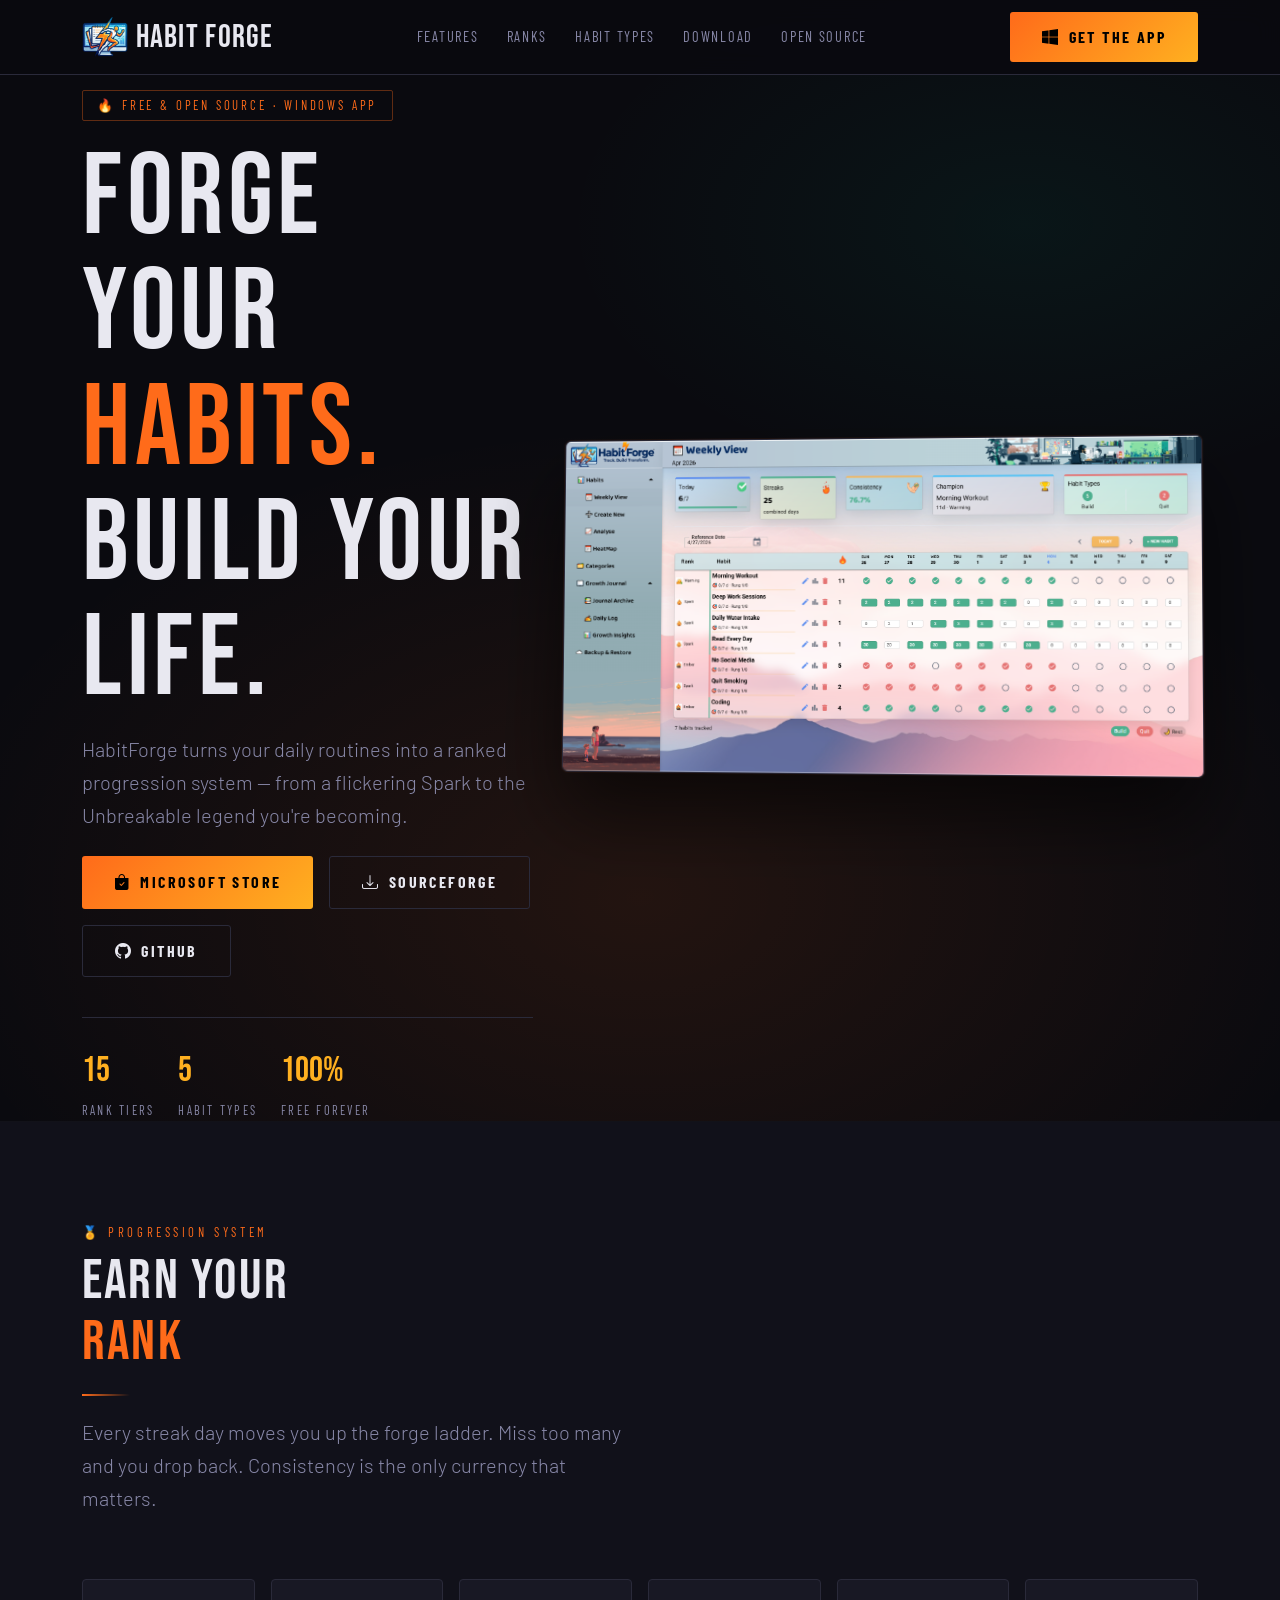
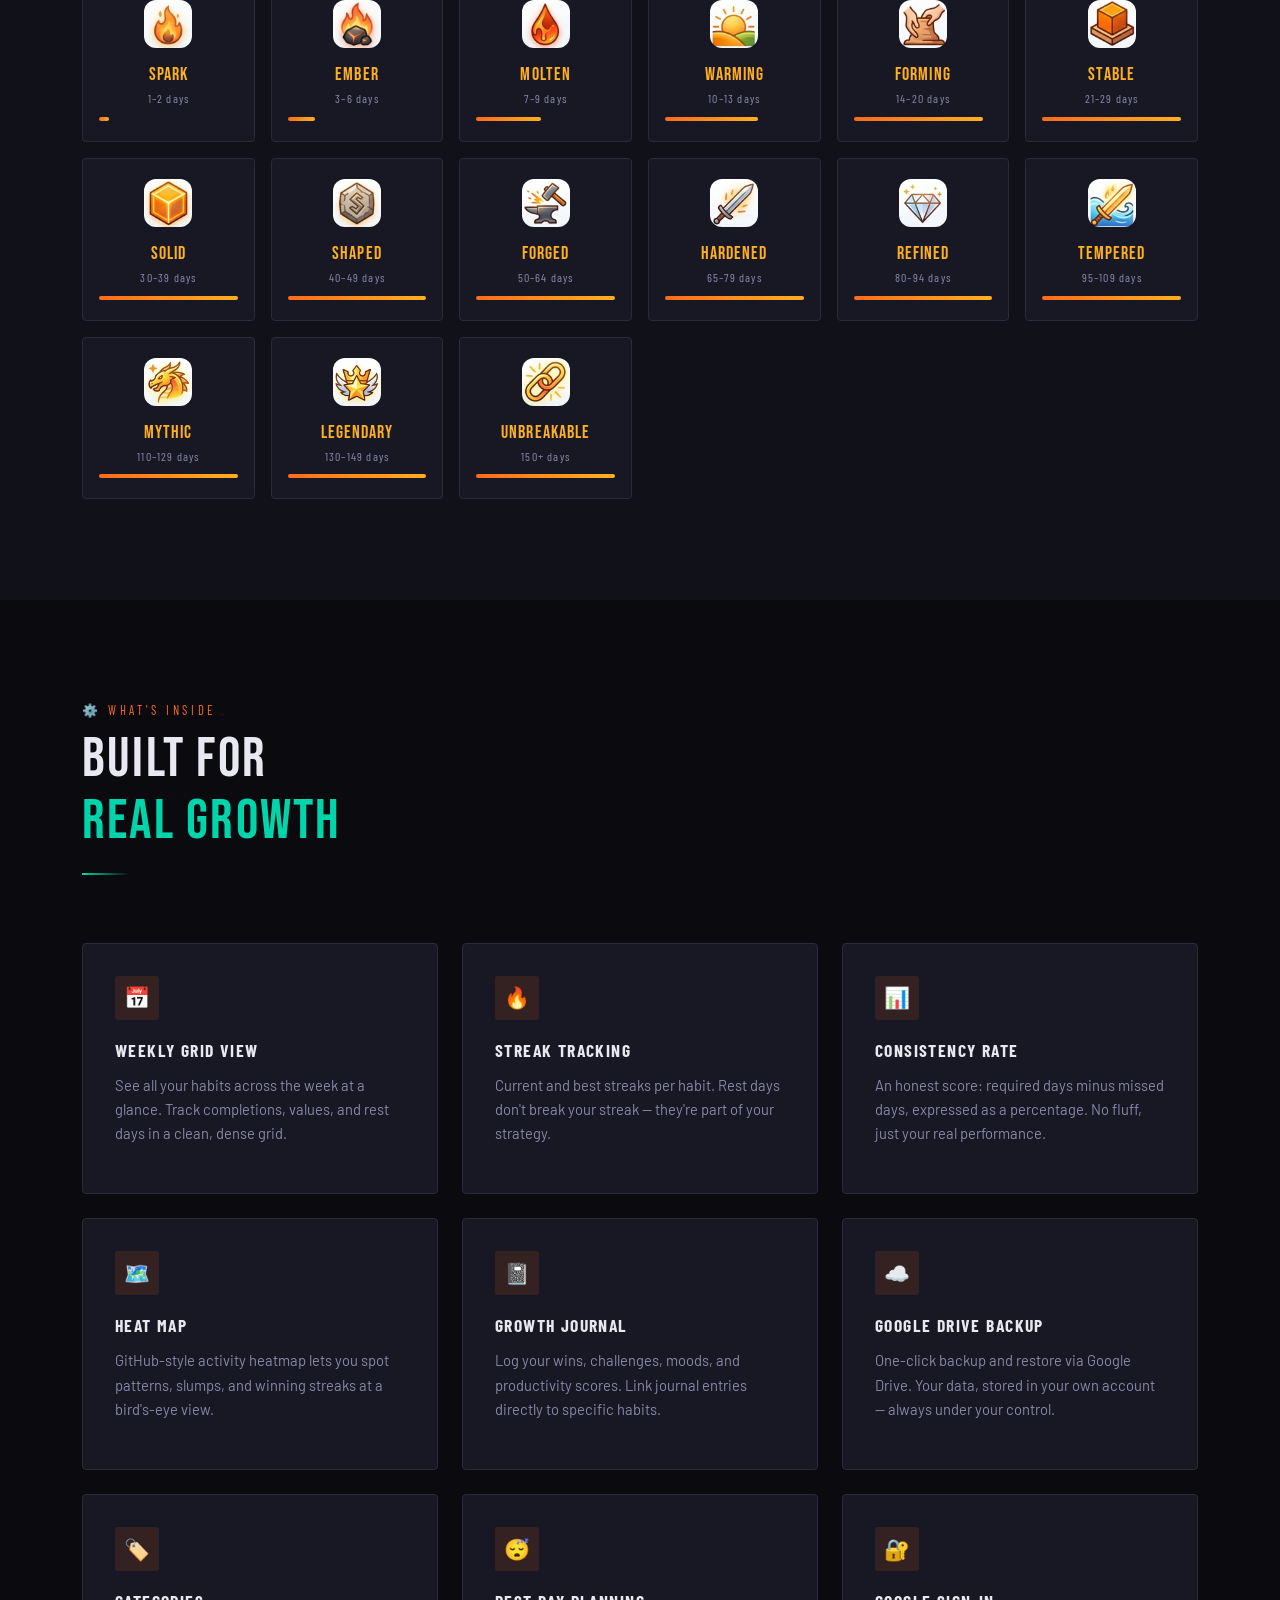
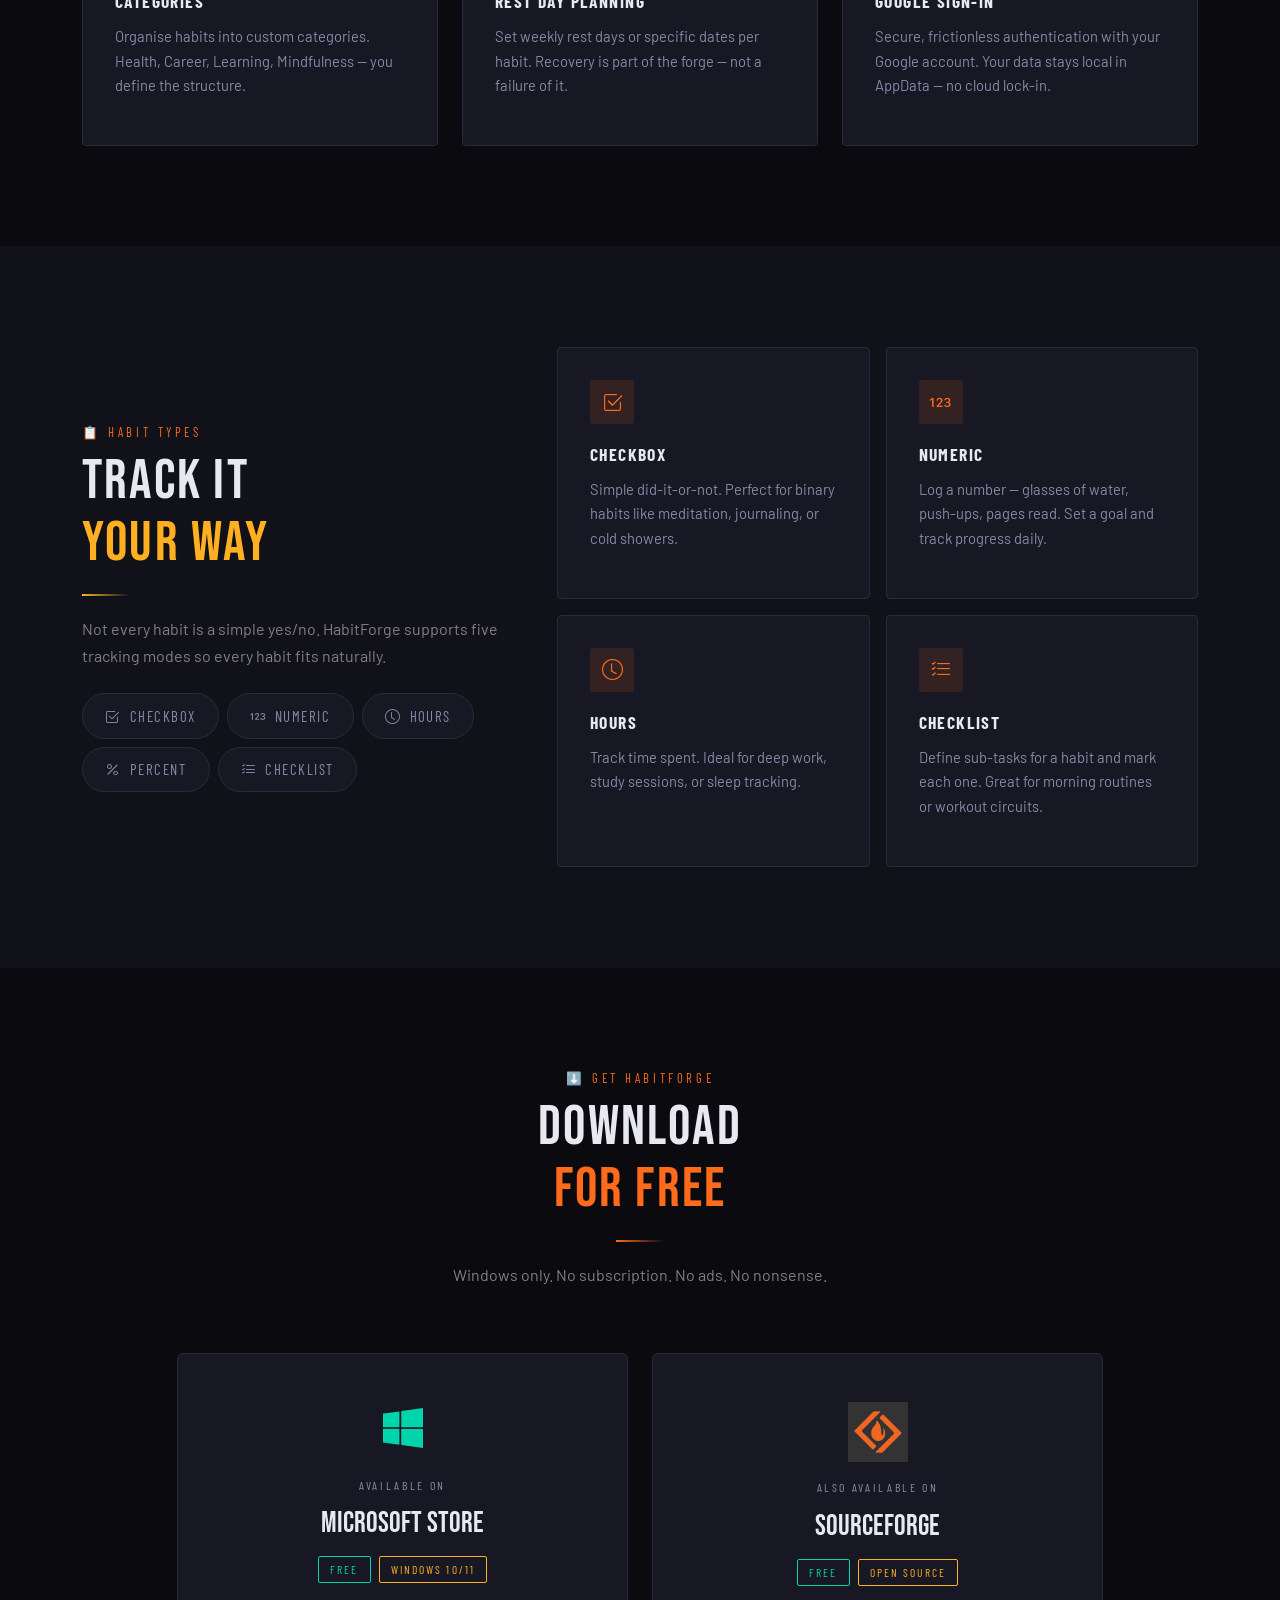
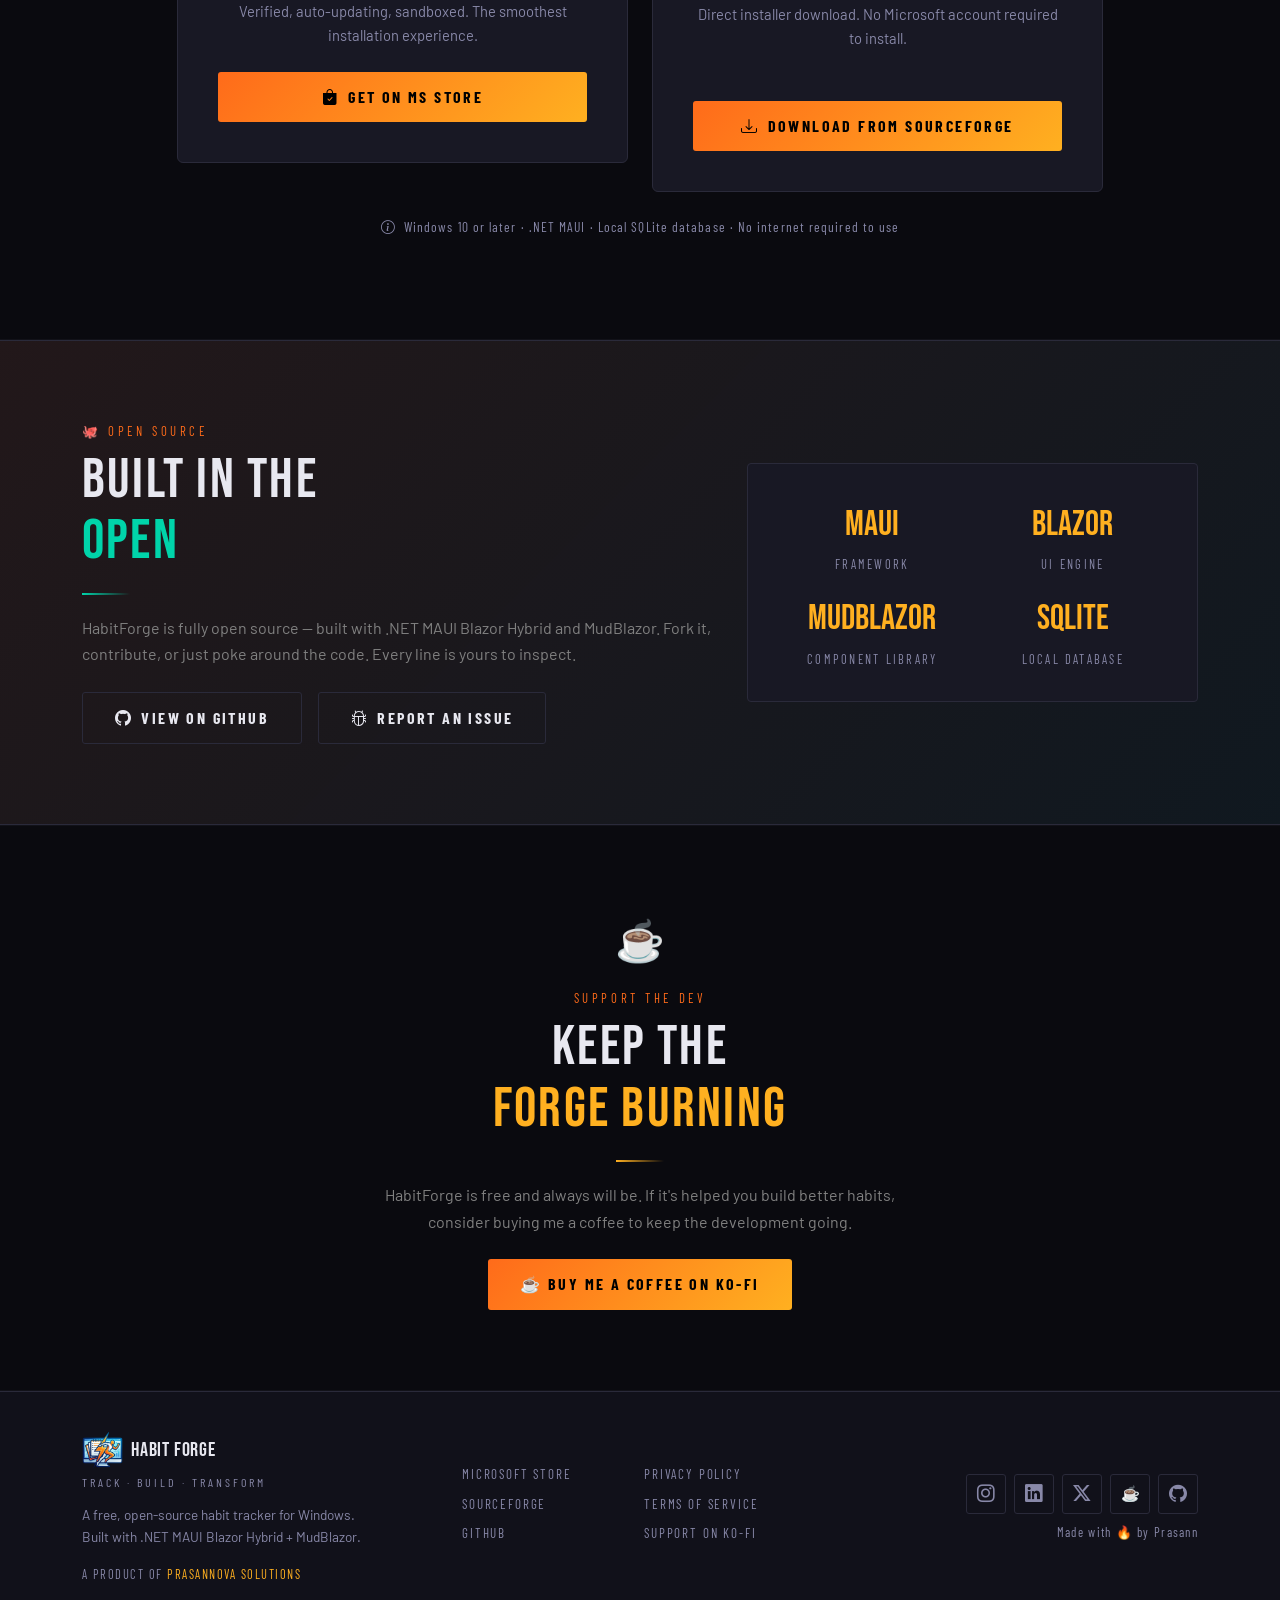
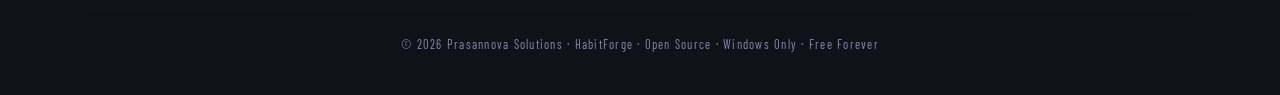
==== index.html @ dcf9e0f7 "Add files via upload" ====
<!DOCTYPE html>
<html lang="en">
<head>
  <meta charset="UTF-8" />
  <meta name="viewport" content="width=device-width, initial-scale=1.0" />
  <title>HabitForge – Track. Build. Transform.</title>

  <!-- Bootstrap 5 -->
  <link href="https://cdn.jsdelivr.net/npm/bootstrap@5.3.3/dist/css/bootstrap.min.css" rel="stylesheet" />
  <!-- Bootstrap Icons -->
  <link href="https://cdn.jsdelivr.net/npm/bootstrap-icons@1.11.3/font/bootstrap-icons.min.css" rel="stylesheet" />
  <!-- Google Fonts -->
  <link href="https://fonts.googleapis.com/css2?family=Bebas+Neue&family=Barlow:wght@300;400;500;600;700&family=Barlow+Condensed:wght@400;600;700&display=swap" rel="stylesheet" />
<link href="/staticFiles/styles.css" rel="stylesheet" />

</head>
<body>

  <!-- ============================================================
       NAV
  ============================================================ -->
<nav class="hf-nav">
    <div class="container">
        <div class="row align-items-center">
            
            <div class="col-auto">
                <a href="#hero"
                   class="d-flex align-items-center gap-2 text-decoration-none">

                    <img src="images/Logo3.png"
                         alt="HabitForge icon"
                         style="height: 40px; width: auto;" />

                    <h2 class="m-0">Habit Forge</h2>
                </a>
            </div>

            <div class="col d-none d-lg-flex justify-content-center gap-1">
                <a class="nav-link-hf" href="#features">Features</a>
                <a class="nav-link-hf" href="#ranks">Ranks</a>
                <a class="nav-link-hf" href="#habit-types">Habit Types</a>
                <a class="nav-link-hf" href="#download">Download</a>
                <a class="nav-link-hf" href="#opensource">Open Source</a>
            </div>

            <div class="col-auto">
                <a href="https://apps.microsoft.com/detail/9NFV4D7M2XWF"
                   target="_blank"
                   class="btn-forge btn-primary-forge">
                    <i class="bi bi-windows"></i> Get the App
                </a>
            </div>

        </div>
    </div>
</nav>

  <!-- ============================================================
       HERO
  ============================================================ -->
  <section class="hero-section" id="hero">
    <div class="container">
      <div class="row align-items-center gy-5">

        <!-- Left copy -->
        <div class="col-lg-5">
          <div class="hero-badge">🔥 Free &amp; Open Source · Windows App</div>
          <h1 class="hero-title">FORGE YOUR<br><span class="accent">HABITS.</span><br>BUILD YOUR<br>LIFE.</h1>
          <p class="hero-subtitle">
            HabitForge turns your daily routines into a ranked progression system — from a flickering Spark to the Unbreakable legend you're becoming.
          </p>

          <div class="d-flex flex-wrap gap-3 mt-4">
            <a href="https://apps.microsoft.com/detail/9NFV4D7M2XWF" target="_blank" class="btn-forge btn-primary-forge">
              <i class="bi bi-bag-check-fill"></i> Microsoft Store
            </a>
            <a href="https://sourceforge.net/projects/habit-forge/" target="_blank" class="btn-forge btn-secondary-forge">
              <i class="bi bi-download"></i> SourceForge
            </a>
            <a href="https://github.com/PrasannTheDeveloper/Habit-Forge" target="_blank" class="btn-forge btn-secondary-forge">
              <i class="bi bi-github"></i> GitHub
            </a>
          </div>

          <!-- Hero stats -->
          <div class="hero-stats">
            <div class="row g-4">
              <div class="col-auto">
                <div class="stat-value">15</div>
                <div class="stat-label">Rank Tiers</div>
              </div>
              <div class="col-auto">
                <div class="stat-value">5</div>
                <div class="stat-label">Habit Types</div>
              </div>
              <div class="col-auto">
                <div class="stat-value">100%</div>
                <div class="stat-label">Free Forever</div>
              </div>
            </div>
          </div>
        </div>

        <!-- Right screenshot -->
        <div class="col-lg-7">
          <img
            src="images/WeeklyScreenshot.png"
            alt="HabitForge weekly view screenshot"
            class="hero-screenshot w-100"
          />
        </div>

      </div>
    </div>
  </section>

  <hr class="section-sep" />

  <!-- ============================================================
       RANK SYSTEM
  ============================================================ -->
  <section class="ranks-section" id="ranks">
    <div class="container">
      <div class="row mb-5">
        <div class="col-lg-6">
          <span class="section-eyebrow">🏅 Progression System</span>
          <h2 class="section-title">EARN YOUR<br><span class="orange">RANK</span></h2>
          <div class="section-divider"></div>
          <p class="hero-subtitle">
            Every streak day moves you up the forge ladder. Miss too many and you drop back. Consistency is the only currency that matters.
          </p>
        </div>
      </div>

        <!-- Rank grid -->
<div class="row g-3">
  <!-- Row 1 - entry -->
  <div class="col-6 col-sm-4 col-md-3 col-xl-2">
    <div class="rank-card">
      <div class="rank-icon">
        <img src="images/Ranks/Spark.png" alt="Spark" class="rank-image">
      </div>
      <div class="rank-name">Spark</div>
      <div class="rank-streak">1–2 days</div>
      <div class="streak-bar mt-2" style="width:7%"></div>
    </div>
  </div>
  <div class="col-6 col-sm-4 col-md-3 col-xl-2">
    <div class="rank-card">
      <div class="rank-icon">
        <img src="images/Ranks/Ember.png" alt="Ember" class="rank-image">
      </div>
      <div class="rank-name">Ember</div>
      <div class="rank-streak">3–6 days</div>
      <div class="streak-bar mt-2" style="width:20%"></div>
    </div>
  </div>
  <div class="col-6 col-sm-4 col-md-3 col-xl-2">
    <div class="rank-card">
      <div class="rank-icon">
        <img src="images/Ranks/Molten.png" alt="Molten" class="rank-image">
      </div>
      <div class="rank-name">Molten</div>
      <div class="rank-streak">7–9 days</div>
      <div class="streak-bar mt-2" style="width:47%"></div>
    </div>
  </div>
  <div class="col-6 col-sm-4 col-md-3 col-xl-2">
    <div class="rank-card">
      <div class="rank-icon">
        <img src="images/Ranks/Warming.png" alt="Warming" class="rank-image">
      </div>
      <div class="rank-name">Warming</div>
      <div class="rank-streak">10–13 days</div>
      <div class="streak-bar mt-2" style="width:67%"></div>
    </div>
  </div>
  <div class="col-6 col-sm-4 col-md-3 col-xl-2">
    <div class="rank-card">
      <div class="rank-icon">
        <img src="images/Ranks/Forming.png" alt="Forming" class="rank-image">
      </div>
      <div class="rank-name">Forming</div>
      <div class="rank-streak">14–20 days</div>
      <div class="streak-bar mt-2" style="width:93%"></div>
    </div>
  </div>
  <div class="col-6 col-sm-4 col-md-3 col-xl-2">
    <div class="rank-card">
      <div class="rank-icon">
        <img src="images/Ranks/Stable.png" alt="Stable" class="rank-image">
      </div>
      <div class="rank-name">Stable</div>
      <div class="rank-streak">21–29 days</div>
      <div class="streak-bar mt-2" style="width:100%"></div>
    </div>
  </div>

  <!-- Row 2 - mid -->
  <div class="col-6 col-sm-4 col-md-3 col-xl-2">
    <div class="rank-card">
      <div class="rank-icon">
        <img src="images/Ranks/Solid.png" alt="Solid" class="rank-image">
      </div>
      <div class="rank-name">Solid</div>
      <div class="rank-streak">30–39 days</div>
      <div class="streak-bar mt-2" style="width:100%"></div>
    </div>
  </div>
  <div class="col-6 col-sm-4 col-md-3 col-xl-2">
    <div class="rank-card">
      <div class="rank-icon">
        <img src="images/Ranks/Shaped.png" alt="Shaped" class="rank-image">
      </div>
      <div class="rank-name">Shaped</div>
      <div class="rank-streak">40–49 days</div>
      <div class="streak-bar mt-2" style="width:100%"></div>
    </div>
  </div>
  <div class="col-6 col-sm-4 col-md-3 col-xl-2">
    <div class="rank-card">
      <div class="rank-icon">
        <img src="images/Ranks/Forged.png" alt="Forged" class="rank-image">
      </div>
      <div class="rank-name">Forged</div>
      <div class="rank-streak">50–64 days</div>
      <div class="streak-bar mt-2" style="width:100%"></div>
    </div>
  </div>
  <div class="col-6 col-sm-4 col-md-3 col-xl-2">
    <div class="rank-card">
      <div class="rank-icon">
        <img src="images/Ranks/Hardened.png" alt="Hardened" class="rank-image">
      </div>
      <div class="rank-name">Hardened</div>
      <div class="rank-streak">65–79 days</div>
      <div class="streak-bar mt-2" style="width:100%"></div>
    </div>
  </div>
  <div class="col-6 col-sm-4 col-md-3 col-xl-2">
    <div class="rank-card">
      <div class="rank-icon">
        <img src="images/Ranks/Refined.png" alt="Refined" class="rank-image">
      </div>
      <div class="rank-name">Refined</div>
      <div class="rank-streak">80–94 days</div>
      <div class="streak-bar mt-2" style="width:100%"></div>
    </div>
  </div>
  <div class="col-6 col-sm-4 col-md-3 col-xl-2">
    <div class="rank-card">
      <div class="rank-icon">
        <img src="images/Ranks/Tempered.png" alt="Tempered" class="rank-image">
      </div>
      <div class="rank-name">Tempered</div>
      <div class="rank-streak">95–109 days</div>
      <div class="streak-bar mt-2" style="width:100%"></div>
    </div>
  </div>

  <!-- Row 3 - elite -->
  <div class="col-6 col-sm-4 col-md-3 col-xl-2">
    <div class="rank-card">
      <div class="rank-icon">
        <img src="images/Ranks/Mythic.png" alt="Mythic" class="rank-image">
      </div>
      <div class="rank-name">Mythic</div>
      <div class="rank-streak">110–129 days</div>
      <div class="streak-bar mt-2" style="width:100%"></div>
    </div>
  </div>
  <div class="col-6 col-sm-4 col-md-3 col-xl-2">
    <div class="rank-card">
      <div class="rank-icon">
        <img src="images/Ranks/Legendary.png" alt="Legendary" class="rank-image">
      </div>
      <div class="rank-name">Legendary</div>
      <div class="rank-streak">130–149 days</div>
      <div class="streak-bar mt-2" style="width:100%"></div>
    </div>
  </div>
  <div class="col-6 col-sm-4 col-md-3 col-xl-2">
    <div class="rank-card">
      <div class="rank-icon">
        <img src="images/Ranks/Unbreakable.png" alt="Unbreakable" class="rank-image">
      </div>
      <div class="rank-name">Unbreakable</div>
      <div class="rank-streak">150+ days</div>
      <div class="streak-bar mt-2" style="width:100%"></div>
    </div>
  </div>
</div>
      </div>
    </div>
  </section>

  <hr class="section-sep" />

  <!-- ============================================================
       FEATURES
  ============================================================ -->
  <section class="features-section" id="features">
    <div class="container">
      <div class="row mb-5">
        <div class="col-lg-5">
          <span class="section-eyebrow">⚙️ What's Inside</span>
          <h2 class="section-title">BUILT FOR<br><span class="teal">REAL GROWTH</span></h2>
          <div class="section-divider" style="background: linear-gradient(90deg, var(--forge-teal), transparent);"></div>
        </div>
      </div>

      <div class="row g-4">
        <div class="col-md-6 col-lg-4">
          <div class="feature-card">
            <div class="feature-icon">📅</div>
            <div class="feature-title">Weekly Grid View</div>
            <p class="feature-desc">See all your habits across the week at a glance. Track completions, values, and rest days in a clean, dense grid.</p>
          </div>
        </div>
        <div class="col-md-6 col-lg-4">
          <div class="feature-card">
            <div class="feature-icon">🔥</div>
            <div class="feature-title">Streak Tracking</div>
            <p class="feature-desc">Current and best streaks per habit. Rest days don't break your streak — they're part of your strategy.</p>
          </div>
        </div>
        <div class="col-md-6 col-lg-4">
          <div class="feature-card">
            <div class="feature-icon">📊</div>
            <div class="feature-title">Consistency Rate</div>
            <p class="feature-desc">An honest score: required days minus missed days, expressed as a percentage. No fluff, just your real performance.</p>
          </div>
        </div>
        <div class="col-md-6 col-lg-4">
          <div class="feature-card">
            <div class="feature-icon">🗺️</div>
            <div class="feature-title">Heat Map</div>
            <p class="feature-desc">GitHub-style activity heatmap lets you spot patterns, slumps, and winning streaks at a bird's-eye view.</p>
          </div>
        </div>
        <div class="col-md-6 col-lg-4">
          <div class="feature-card">
            <div class="feature-icon">📓</div>
            <div class="feature-title">Growth Journal</div>
            <p class="feature-desc">Log your wins, challenges, moods, and productivity scores. Link journal entries directly to specific habits.</p>
          </div>
        </div>
        <div class="col-md-6 col-lg-4">
          <div class="feature-card">
            <div class="feature-icon">☁️</div>
            <div class="feature-title">Google Drive Backup</div>
            <p class="feature-desc">One-click backup and restore via Google Drive. Your data, stored in your own account — always under your control.</p>
          </div>
        </div>
        <div class="col-md-6 col-lg-4">
          <div class="feature-card">
            <div class="feature-icon">🏷️</div>
            <div class="feature-title">Categories</div>
            <p class="feature-desc">Organise habits into custom categories. Health, Career, Learning, Mindfulness — you define the structure.</p>
          </div>
        </div>
        <div class="col-md-6 col-lg-4">
          <div class="feature-card">
            <div class="feature-icon">😴</div>
            <div class="feature-title">Rest Day Planning</div>
            <p class="feature-desc">Set weekly rest days or specific dates per habit. Recovery is part of the forge — not a failure of it.</p>
          </div>
        </div>
        <div class="col-md-6 col-lg-4">
          <div class="feature-card">
            <div class="feature-icon">🔐</div>
            <div class="feature-title">Google Sign-in</div>
            <p class="feature-desc">Secure, frictionless authentication with your Google account. Your data stays local in AppData — no cloud lock-in.</p>
          </div>
        </div>
      </div>
    </div>
  </section>

  <hr class="section-sep" />

  <!-- ============================================================
       HABIT TYPES
  ============================================================ -->
  <section class="types-section" id="habit-types">
    <div class="container">
      <div class="row align-items-center gy-5">
        <div class="col-lg-5">
          <span class="section-eyebrow">📋 Habit Types</span>
          <h2 class="section-title">TRACK IT<br><span class="amber">YOUR WAY</span></h2>
          <div class="section-divider" style="background: linear-gradient(90deg, var(--forge-amber), transparent);"></div>
          <p class="text-muted mb-4" style="color: gray !important;">
            Not every habit is a simple yes/no. HabitForge supports five tracking modes so every habit fits naturally.
          </p>
          <div class="d-flex flex-wrap gap-2">
            <span class="type-pill"><i class="bi bi-check2-square"></i> Checkbox</span>
            <span class="type-pill"><i class="bi bi-123"></i> Numeric</span>
            <span class="type-pill"><i class="bi bi-clock"></i> Hours</span>
            <span class="type-pill"><i class="bi bi-percent"></i> Percent</span>
            <span class="type-pill"><i class="bi bi-list-check"></i> Checklist</span>
          </div>
        </div>
        <div class="col-lg-7">
          <div class="row g-3">
            <div class="col-6">
              <div class="feature-card">
                <div class="feature-icon"><i class="bi bi-check2-square"></i></div>
                <div class="feature-title">Checkbox</div>
                <p class="feature-desc">Simple did-it-or-not. Perfect for binary habits like meditation, journaling, or cold showers.</p>
              </div>
            </div>
            <div class="col-6">
              <div class="feature-card">
                <div class="feature-icon"><i class="bi bi-123"></i></div>
                <div class="feature-title">Numeric</div>
                <p class="feature-desc">Log a number — glasses of water, push-ups, pages read. Set a goal and track progress daily.</p>
              </div>
            </div>
            <div class="col-6">
              <div class="feature-card">
                <div class="feature-icon"><i class="bi bi-clock"></i></div>
                <div class="feature-title">Hours</div>
                <p class="feature-desc">Track time spent. Ideal for deep work, study sessions, or sleep tracking.</p>
              </div>
            </div>
            <div class="col-6">
              <div class="feature-card">
                <div class="feature-icon"><i class="bi bi-list-check"></i></div>
                <div class="feature-title">Checklist</div>
                <p class="feature-desc">Define sub-tasks for a habit and mark each one. Great for morning routines or workout circuits.</p>
              </div>
            </div>
          </div>
        </div>
      </div>
    </div>
  </section>

  <hr class="section-sep" />

  <!-- ============================================================
       DOWNLOAD
  ============================================================ -->
  <section class="download-section" id="download">
    <div class="container">
      <div class="row justify-content-center mb-5">
        <div class="col-lg-7 text-center">
          <span class="section-eyebrow">⬇️ Get HabitForge</span>
          <h2 class="section-title">DOWNLOAD<br><span class="orange">FOR FREE</span></h2>
          <div class="section-divider mx-auto"></div>
          <p class="text-muted" style="color: gray !important;">Windows only. No subscription. No ads. No nonsense.</p>
        </div>
      </div>

      <div class="row g-4 justify-content-center">
        <!-- MS Store -->
        <div class="col-md-5">
          <div class="download-card text-center">
            <div class="fs-1 mb-3"><i class="bi bi-windows" style="color: var(--forge-teal);"></i></div>
            <div class="download-platform">Available on</div>
            <div class="download-name mb-2">Microsoft Store</div>
            <div class="d-flex gap-2 justify-content-center mb-3">
              <span class="download-badge badge-free">Free</span>
              <span class="download-badge badge-os">Windows 10/11</span>
            </div>
            <p class="feature-desc mb-4">Verified, auto-updating, sandboxed. The smoothest installation experience.</p>
            <a href="https://apps.microsoft.com/detail/9NFV4D7M2XWF" target="_blank" class="btn-forge btn-primary-forge w-100 justify-content-center">
              <i class="bi bi-bag-check-fill"></i> Get on MS Store
            </a>
          </div>
        </div>

        <!-- SourceForge -->
        <div class="col-md-5">
          <div class="download-card text-center">
            <div class="fs-1 mb-3" style="color: var(--forge-amber);">
                <img src="images/sourceforgeLogo.jpg" alt="SourceForge icon" style="height: 1.5em; width: auto;" />
            </div>
            <div class="download-platform">Also available on</div>
            <div class="download-name mb-2">SourceForge</div>
            <div class="d-flex gap-2 justify-content-center mb-3">
              <span class="download-badge badge-free">Free</span>
              <span class="download-badge badge-os">Open Source</span>
            </div>
            <p class="feature-desc mb-4">Direct installer download. No Microsoft account required to install.</p><br>
            <a href="https://sourceforge.net/projects/habit-forge/" target="_blank" class="btn-forge btn-primary-forge w-100 justify-content-center">
              <i class="bi bi-download"></i> Download from SourceForge
            </a>
          </div>
        </div>
      </div>

      <!-- System req note -->
      <div class="row justify-content-center mt-4">
        <div class="col-lg-6">
          <div class="text-center" style="color: var(--forge-muted); font-size: .85rem; font-family: var(--font-cond); letter-spacing: .08em;">
            <i class="bi bi-info-circle me-1"></i>
            Windows 10 or later · .NET MAUI · Local SQLite database · No internet required to use
          </div>
        </div>
      </div>
    </div>
  </section>

  <hr class="section-sep" />

  <!-- ============================================================
       OPEN SOURCE
  ============================================================ -->
  <section class="oss-section" id="opensource">
    <div class="container">
      <div class="row align-items-center gy-4">
        <div class="col-lg-7">
          <span class="section-eyebrow">🐙 Open Source</span>
          <h2 class="section-title">BUILT IN THE<br><span class="teal">OPEN</span></h2>
          <div class="section-divider" style="background: linear-gradient(90deg, var(--forge-teal), transparent);"></div>
          <p class="text-muted mb-4" style="color: gray !important;">
            HabitForge is fully open source — built with .NET MAUI Blazor Hybrid and MudBlazor. Fork it, contribute, or just poke around the code. Every line is yours to inspect.
          </p>
          <div class="d-flex flex-wrap gap-3">
            <a href="https://github.com/PrasannTheDeveloper/Habit-Forge" target="_blank" class="btn-forge btn-secondary-forge">
              <i class="bi bi-github"></i> View on GitHub
            </a>
            <a href="https://github.com/PrasannTheDeveloper/Habit-Forge/issues" target="_blank" class="btn-forge btn-secondary-forge">
              <i class="bi bi-bug"></i> Report an Issue
            </a>
          </div>
        </div>
        <div class="col-lg-5">
          <div class="feature-card">
            <div class="row g-3 text-center">
              <div class="col-6">
                <div class="stat-value">MAUI</div>
                <div class="stat-label">Framework</div>
              </div>
              <div class="col-6">
                <div class="stat-value">Blazor</div>
                <div class="stat-label">UI Engine</div>
              </div>
              <div class="col-6">
                <div class="stat-value">MudBlazor</div>
                <div class="stat-label">Component Library</div>
              </div>
              <div class="col-6">
                <div class="stat-value">SQLite</div>
                <div class="stat-label">Local Database</div>
              </div>
            </div>
          </div>
        </div>
      </div>
    </div>
  </section>

  <hr class="section-sep" />

  <!-- ============================================================
       SUPPORT / KO-FI
  ============================================================ -->
  <section style="padding: 80px 0; background: var(--forge-black);" id="support">
    <div class="container">
      <div class="row justify-content-center text-center">
        <div class="col-lg-6">
          <div style="font-size: 2.5rem; margin-bottom: 1rem;">☕</div>
          <span class="section-eyebrow">Support the Dev</span>
          <h2 class="section-title">KEEP THE<br><span class="amber">FORGE BURNING</span></h2>
          <div class="section-divider mx-auto" style="background: linear-gradient(90deg, var(--forge-amber), transparent);"></div>
          <p class="text-muted mb-4" style="color: gray !important;">
            HabitForge is free and always will be. If it's helped you build better habits, consider buying me a coffee to keep the development going.
          </p>
          <a href="https://ko-fi.com/prasannova_solutions" target="_blank" class="btn-forge btn-primary-forge">
            ☕ Buy Me a Coffee on Ko-fi
          </a>
        </div>
      </div>
    </div>
  </section>

  <hr class="section-sep" />

  <!-- ============================================================
       FOOTER
  ============================================================ -->
  <footer class="footer">
    <div class="container">
      <div class="row align-items-center gy-4">

        <!-- Brand -->
        <!-- Brand -->
<div class="col-lg-4">

    <div class="d-flex align-items-center gap-2 mb-2">

        <img src="images/Logo3.png"
             alt="HabitForge icon"
             style="height: 36px; width: auto;" />

        <h5 class="m-0">Habit Forge</h5>

    </div>

    <div class="hf-tagline-nav mb-3">
        Track · Build · Transform
    </div>

    <p style="color: var(--forge-muted); font-size: .85rem;">
        A free, open-source habit tracker for Windows.<br>
        Built with .NET MAUI Blazor Hybrid + MudBlazor.
    </p>

    <div style="
        color: var(--forge-muted);
        font-size: .78rem;
        font-family: var(--font-cond);
        letter-spacing: .12em;
        text-transform: uppercase;
        margin-top: .75rem;">
        
        A product of
        <span style="color: var(--forge-amber);">
            Prasannova Solutions
        </span>

    </div>

</div>

        <!-- Links -->
        <div class="col-lg-4">
          <div class="row g-2">
            <div class="col-6">
              <a href="https://apps.microsoft.com/detail/9NFV4D7M2XWF" target="_blank" class="footer-link d-block mb-2">Microsoft Store</a>
              <a href="https://sourceforge.net/projects/habit-forge/" target="_blank" class="footer-link d-block mb-2">SourceForge</a>
              <a href="https://github.com/PrasannTheDeveloper/Habit-Forge" target="_blank" class="footer-link d-block mb-2">GitHub</a>
            </div>
            <div class="col-6">
              <a href="/PrivacyPolicy.html" class="footer-link d-block mb-2">Privacy Policy</a>
              <a href="/TermsOfService.html" class="footer-link d-block mb-2">Terms of Service</a>
              <a href="https://ko-fi.com/prasannova_solutions" target="_blank" class="footer-link d-block mb-2">Support on Ko-fi</a>
            </div>
          </div>
        </div>

        <!-- Social -->
        <div class="col-lg-4">
          <div class="d-flex flex-wrap gap-2 justify-content-lg-end mb-2">
            <a href="https://instagram.com" target="_blank" class="social-icon" title="Instagram">
              <i class="bi bi-instagram"></i>
            </a>
            <a href="https://linkedin.com" target="_blank" class="social-icon" title="LinkedIn">
              <i class="bi bi-linkedin"></i>
            </a>
            <a href="https://x.com" target="_blank" class="social-icon" title="X / Twitter">
              <i class="bi bi-twitter-x"></i>
            </a>
            <a href="https://ko-fi.com" target="_blank" class="social-icon" title="Ko-fi" style="font-size:.95rem;">☕</a>
            <a href="https://github.com/PrasannTheDeveloper/Habit-Forge" target="_blank" class="social-icon" title="GitHub">
              <i class="bi bi-github"></i>
            </a>
          </div>
          <div class="text-lg-end" style="color: var(--forge-muted); font-size: .8rem; font-family: var(--font-cond); letter-spacing: .1em;">
            Made with 🔥 by Prasann
          </div>
        </div>

      </div>

      <hr style="border-color: var(--forge-border); margin: 1.5rem 0;" />

      <div class="row">
        <div class="col text-center" style="color: var(--forge-muted); font-size: .78rem; font-family: var(--font-cond); letter-spacing: .1em;">
          © 2026 Prasannova Solutions · HabitForge · Open Source · Windows Only · Free Forever
        </div>
      </div>
    </div>
  </footer>

  <script src="https://cdn.jsdelivr.net/npm/bootstrap@5.3.3/dist/js/bootstrap.bundle.min.js"></script>
</body>
</html>
---- staticFiles/styles.css ----
/* ============================================================
       DESIGN TOKENS  –  dark-forge theme
    ============================================================ */
    :root {
      --forge-black:   #0a0a0f;
      --forge-dark:    #11111a;
      --forge-panel:   #181824;
      --forge-border:  #2a2a3a;
      --forge-orange:  #ff6b1a;
      --forge-amber:   #ffb020;
      --forge-teal:    #00d4aa;
      --forge-text:    #e8e8f0;
      --forge-muted:   #8888a8;
      --font-display:  'Bebas Neue', sans-serif;
      --font-body:     'Barlow', sans-serif;
      --font-cond:     'Barlow Condensed', sans-serif;
    }

    /* ============================================================
       BASE
    ============================================================ */
    *, *::before, *::after { box-sizing: border-box; margin: 0; padding: 0; }

    html { scroll-behavior: smooth; }

    body {
      background-color: var(--forge-black);
      color: var(--forge-text);
      font-family: var(--font-body);
      font-weight: 400;
      line-height: 1.65;
      overflow-x: hidden;
    }

    h1,h2,h3,h4,h5,h6 { font-family: var(--font-display); letter-spacing: .04em; line-height: 1.1; }
    a { color: inherit; text-decoration: none; }
    img { max-width: 100%; }

    /* ============================================================
       NAVBAR
    ============================================================ */
    .hf-nav {
      position: fixed; top: 0; left: 0; width: 100%; z-index: 1000;
      background: rgba(10,10,15,.88);
      backdrop-filter: blur(12px);
      border-bottom: 1px solid var(--forge-border);
      padding: .75rem 0;
    }

    .hf-logo {
      font-family: var(--font-display);
      font-size: 1.7rem;
      letter-spacing: .08em;
      color: var(--forge-text);
    }
    .hf-logo span { color: var(--forge-orange); }

    .hf-tagline-nav {
      font-family: var(--font-cond);
      font-size: .75rem;
      letter-spacing: .25em;
      color: var(--forge-muted);
      text-transform: uppercase;
      line-height: 1;
    }

    .nav-link-hf {
      font-family: var(--font-cond);
      font-size: .9rem;
      letter-spacing: .12em;
      text-transform: uppercase;
      color: var(--forge-muted);
      padding: .3rem .75rem;
      transition: color .2s;
    }
    .nav-link-hf:hover { color: var(--forge-orange); }

    /* ============================================================
       BUTTONS
    ============================================================ */
    .btn-forge {
      font-family: var(--font-cond);
      font-size: 1rem;
      font-weight: 700;
      letter-spacing: .15em;
      text-transform: uppercase;
      padding: .75rem 2rem;
      border-radius: 3px;
      border: none;
      cursor: pointer;
      display: inline-flex; align-items: center; gap: .5rem;
      transition: filter .2s, transform .15s;
    }
    .btn-forge:hover { filter: brightness(1.15); transform: translateY(-1px); }
    .btn-forge:active { transform: translateY(0); }

    .btn-primary-forge {
      background: linear-gradient(135deg, var(--forge-orange), var(--forge-amber));
      color: #000;
    }
    .btn-secondary-forge {
      background: transparent;
      color: var(--forge-text);
      border: 1px solid var(--forge-border);
    }
    .btn-secondary-forge:hover { border-color: var(--forge-orange); color: var(--forge-orange); }

    /* ============================================================
       HERO
    ============================================================ */
    .hero-section {
      min-height: 100vh;
      background:
        radial-gradient(ellipse 80% 60% at 50% 80%, rgba(255,107,26,.10) 0%, transparent 70%),
        radial-gradient(ellipse 60% 40% at 80% 20%, rgba(0,212,170,.06) 0%, transparent 60%),
        var(--forge-black);
      display: flex; align-items: center;
      padding-top: 90px;
    }

    .hero-badge {
      font-family: var(--font-cond);
      font-size: .8rem;
      letter-spacing: .22em;
      text-transform: uppercase;
      color: var(--forge-orange);
      border: 1px solid rgba(255,107,26,.35);
      display: inline-block;
      padding: .25rem .9rem;
      border-radius: 2px;
      margin-bottom: 1.25rem;
    }

    .hero-title {
      font-size: clamp(3.5rem, 9vw, 8rem);
      color: var(--forge-text);
      line-height: 1;
    }
    .hero-title .accent { color: var(--forge-orange); }

    .hero-subtitle {
      font-size: clamp(1rem, 2vw, 1.25rem);
      color: var(--forge-muted);
      font-weight: 300;
      max-width: 540px;
      margin-top: 1rem;
    }

    .hero-stats {
      border-top: 1px solid var(--forge-border);
      padding-top: 1.5rem;
      margin-top: 2.5rem;
    }
    .stat-value {
      font-family: var(--font-display);
      font-size: 2.2rem;
      color: var(--forge-amber);
    }
    .stat-label {
      font-family: var(--font-cond);
      font-size: .78rem;
      letter-spacing: .18em;
      text-transform: uppercase;
      color: var(--forge-muted);
    }

    .hero-screenshot {
      border-radius: 6px;
      border: 1px solid var(--forge-border);
      box-shadow: 0 40px 80px rgba(0,0,0,.6), 0 0 0 1px rgba(255,107,26,.08);
      transform: perspective(1200px) rotateY(-4deg) rotateX(2deg);
      transition: transform .4s ease;
    }
    .hero-screenshot:hover { transform: perspective(1200px) rotateY(0deg) rotateX(0deg); }

    /* ============================================================
       SECTION SHARED
    ============================================================ */
    .section-title {
      font-size: clamp(2rem, 5vw, 3.5rem);
    }
    .section-eyebrow {
      font-family: var(--font-cond);
      font-size: .8rem;
      letter-spacing: .28em;
      text-transform: uppercase;
      color: var(--forge-orange);
      margin-bottom: .5rem;
      display: block;
    }
    .section-divider {
      height: 2px;
      width: 48px;
      background: linear-gradient(90deg, var(--forge-orange), transparent);
      margin: 1.25rem 0;
    }

    /* ============================================================
       RANK SYSTEM
    ============================================================ */
    .ranks-section { background: var(--forge-dark); padding: 100px 0; }

    .rank-card {
      background: var(--forge-panel);
      border: 1px solid var(--forge-border);
      border-radius: 4px;
      padding: 1.25rem 1rem;
      text-align: center;
      transition: border-color .2s, transform .2s;
      height: 100%;
    }
    .rank-card:hover { border-color: var(--forge-orange); transform: translateY(-4px); }
    .rank-icon { font-size: 1.6rem; margin-bottom: .4rem; }
    .rank-name {
      font-family: var(--font-display);
      font-size: 1.1rem;
      color: var(--forge-amber);
      letter-spacing: .06em;
    }
    .rank-streak {
      font-family: var(--font-cond);
      font-size: .75rem;
      color: var(--forge-muted);
      letter-spacing: .1em;
    }

    /* ============================================================
       FEATURES
    ============================================================ */
    .features-section { padding: 100px 0; background: var(--forge-black); }

    .feature-card {
      background: var(--forge-panel);
      border: 1px solid var(--forge-border);
      border-radius: 4px;
      padding: 2rem;
      height: 100%;
      transition: border-color .2s;
    }
    .feature-card:hover { border-color: var(--forge-teal); }

    .feature-icon {
      width: 44px; height: 44px;
      background: rgba(255,107,26,.12);
      border-radius: 3px;
      display: flex; align-items: center; justify-content: center;
      font-size: 1.3rem;
      margin-bottom: 1rem;
      color: var(--forge-orange);
    }
    .feature-title {
      font-family: var(--font-cond);
      font-size: 1.1rem;
      font-weight: 700;
      letter-spacing: .08em;
      text-transform: uppercase;
      margin-bottom: .5rem;
    }
    .feature-desc { color: var(--forge-muted); font-size: .92rem; }

    /* ============================================================
       HABIT TYPES
    ============================================================ */
    .types-section { padding: 100px 0; background: var(--forge-dark); }

    .type-pill {
      background: var(--forge-panel);
      border: 1px solid var(--forge-border);
      border-radius: 100px;
      padding: .6rem 1.4rem;
      font-family: var(--font-cond);
      font-size: .92rem;
      letter-spacing: .1em;
      text-transform: uppercase;
      color: var(--forge-muted);
      display: inline-flex; align-items: center; gap: .5rem;
      transition: all .2s;
    }
    .type-pill:hover {
      border-color: var(--forge-teal);
      color: var(--forge-teal);
      background: rgba(0,212,170,.05);
    }

    /* ============================================================
       DOWNLOAD
    ============================================================ */
    .download-section { padding: 100px 0; background: var(--forge-black); }

    .download-card {
      background: var(--forge-panel);
      border: 1px solid var(--forge-border);
      border-radius: 6px;
      padding: 2.5rem;
      transition: border-color .2s;
    }
    .download-card:hover { border-color: var(--forge-orange); }
    .download-platform {
      font-family: var(--font-cond);
      font-size: .75rem;
      letter-spacing: .22em;
      text-transform: uppercase;
      color: var(--forge-muted);
      margin-bottom: .3rem;
    }
    .download-name {
      font-family: var(--font-display);
      font-size: 1.8rem;
      color: var(--forge-text);
    }
    .download-badge {
      font-family: var(--font-cond);
      font-size: .72rem;
      letter-spacing: .18em;
      text-transform: uppercase;
      padding: .2rem .7rem;
      border-radius: 2px;
      border: 1px solid;
    }
    .badge-free { color: var(--forge-teal); border-color: var(--forge-teal); }
    .badge-os   { color: var(--forge-amber); border-color: var(--forge-amber); }

    /* ============================================================
       OPEN SOURCE CALLOUT
    ============================================================ */
    .oss-section {
      padding: 80px 0;
      background: linear-gradient(135deg, rgba(255,107,26,.07) 0%, rgba(0,212,170,.04) 100%),
                  var(--forge-dark);
      border-top: 1px solid var(--forge-border);
      border-bottom: 1px solid var(--forge-border);
    }

    /* ============================================================
       SOCIAL / FOOTER
    ============================================================ */
    .social-icon {
      width: 40px; height: 40px;
      border: 1px solid var(--forge-border);
      border-radius: 3px;
      display: inline-flex; align-items: center; justify-content: center;
      font-size: 1.1rem;
      color: var(--forge-muted);
      transition: all .2s;
    }
    .social-icon:hover { border-color: var(--forge-orange); color: var(--forge-orange); background: rgba(255,107,26,.06); }

    .footer {
      background: var(--forge-dark);
      border-top: 1px solid var(--forge-border);
      padding: 2.5rem 0;
    }
    .footer-link {
      font-family: var(--font-cond);
      font-size: .82rem;
      letter-spacing: .14em;
      text-transform: uppercase;
      color: var(--forge-muted);
      transition: color .2s;
    }
    .footer-link:hover { color: var(--forge-orange); }

    /* ============================================================
       MISC
    ============================================================ */
    .teal { color: var(--forge-teal); }
    .amber { color: var(--forge-amber); }
    .orange { color: var(--forge-orange); }

    .section-sep {
      border: none;
      border-top: 1px solid var(--forge-border);
      margin: 0;
    }

    .streak-bar {
      height: 4px;
      border-radius: 2px;
      background: linear-gradient(90deg, var(--forge-orange), var(--forge-amber));
    }

.rank-image {
  width: 48px;
  height: 48px;
  object-fit: contain;
  border-radius: 12px; /* Adjust this value for more/less rounding */
}

.rank-icon {
  display: flex;
  justify-content: center;
  align-items: center;
  margin-bottom: 12px;
}
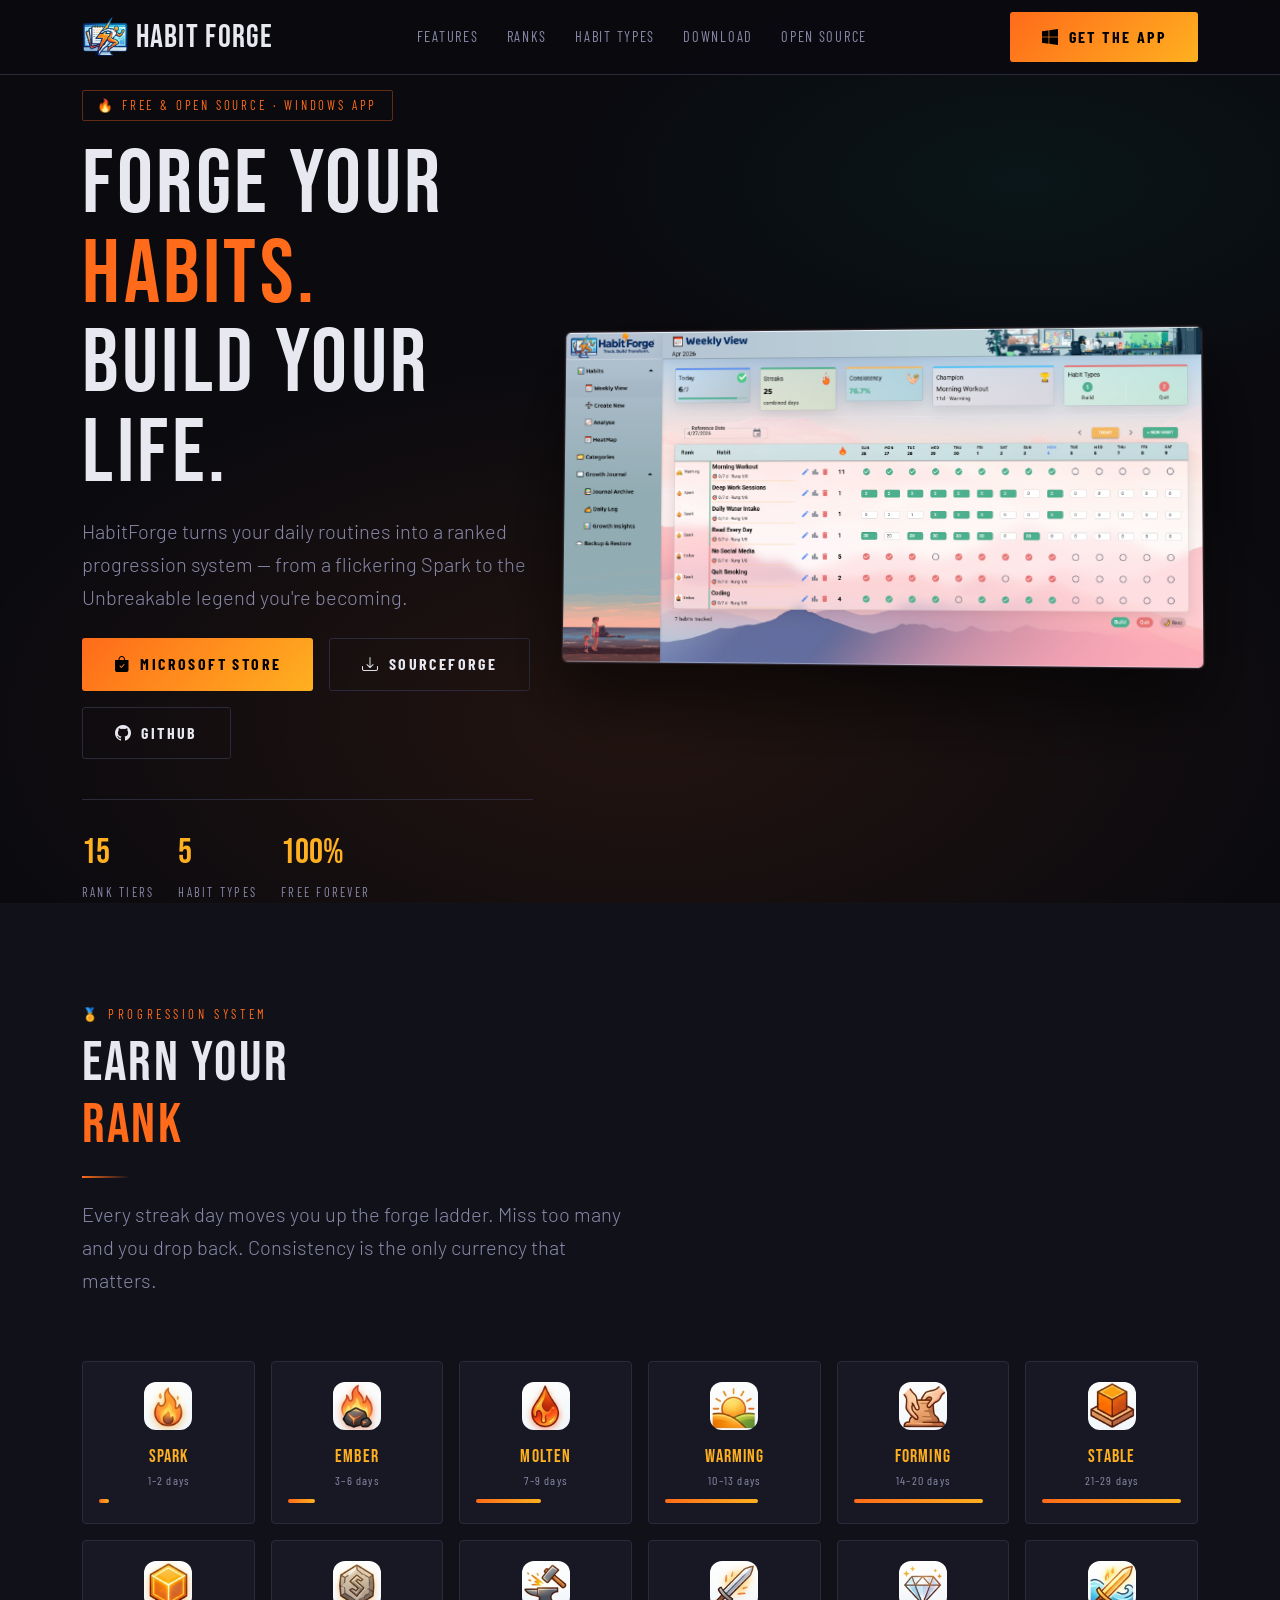
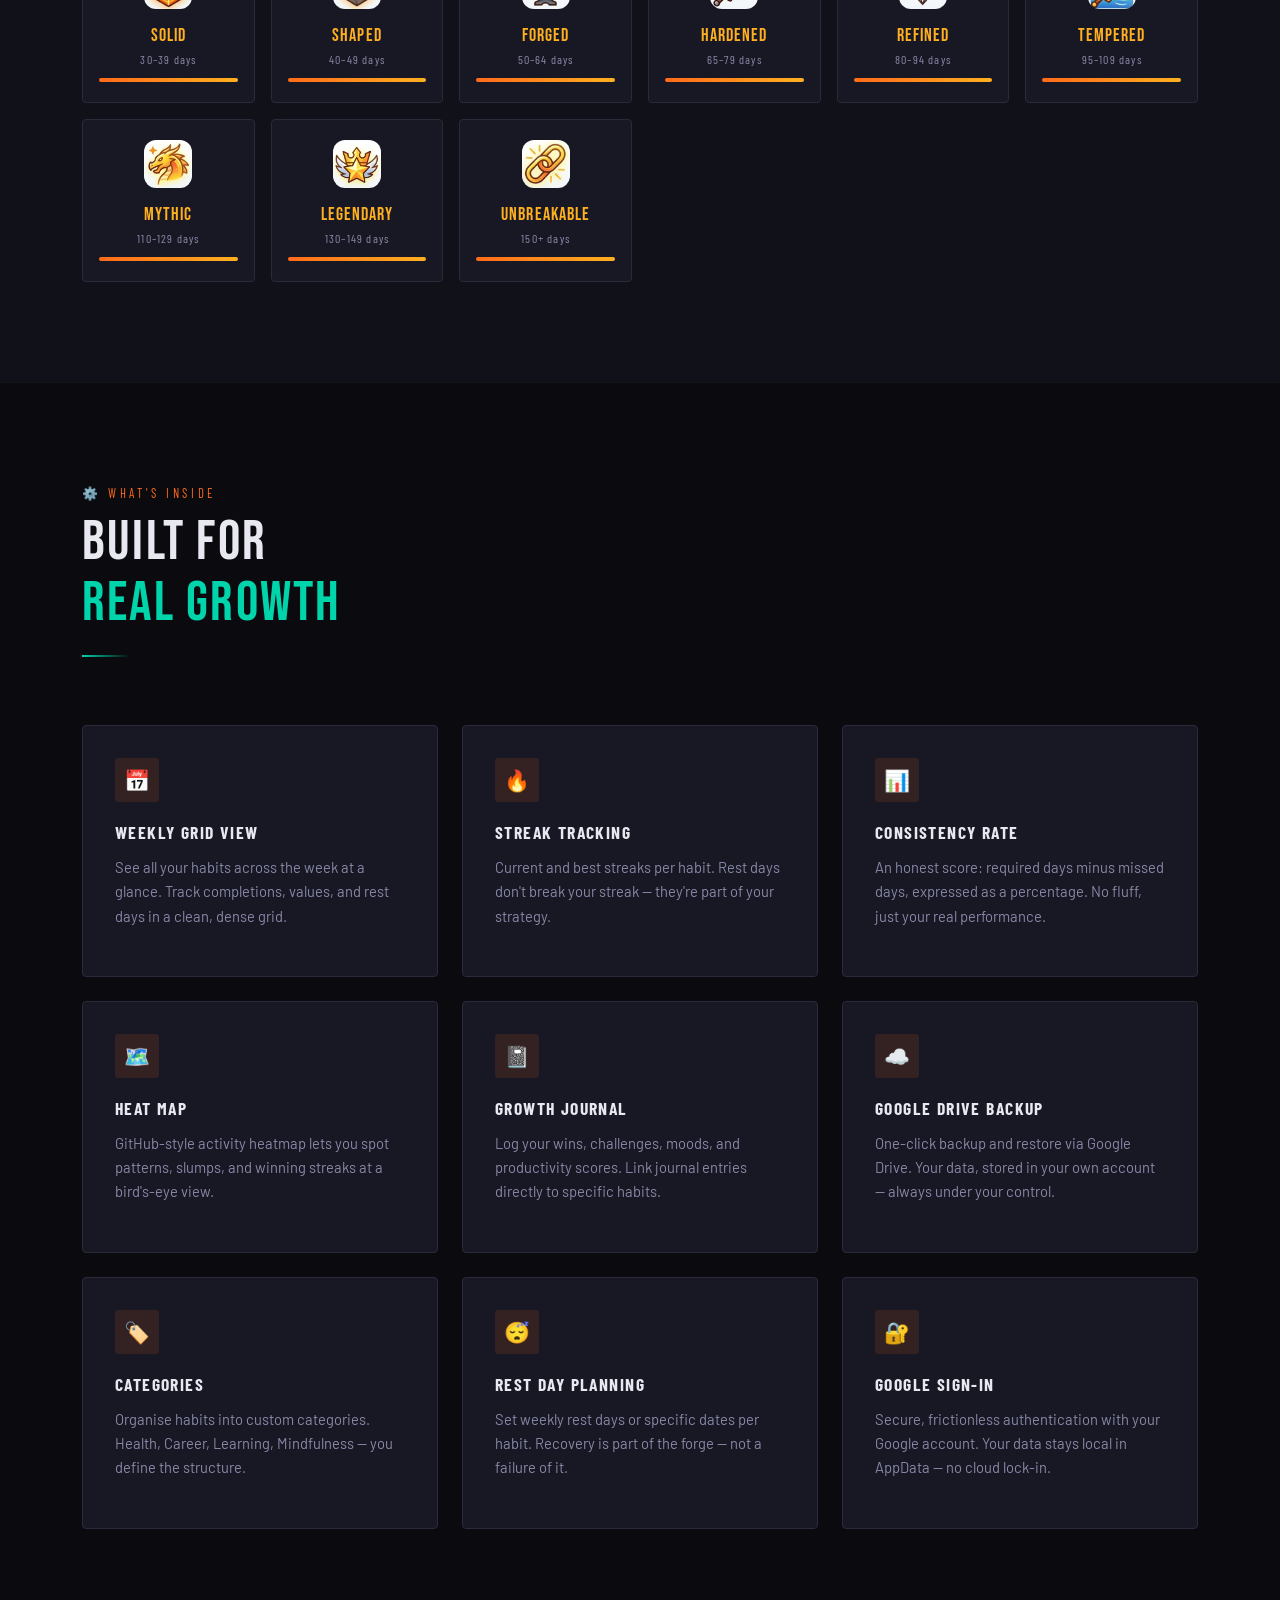
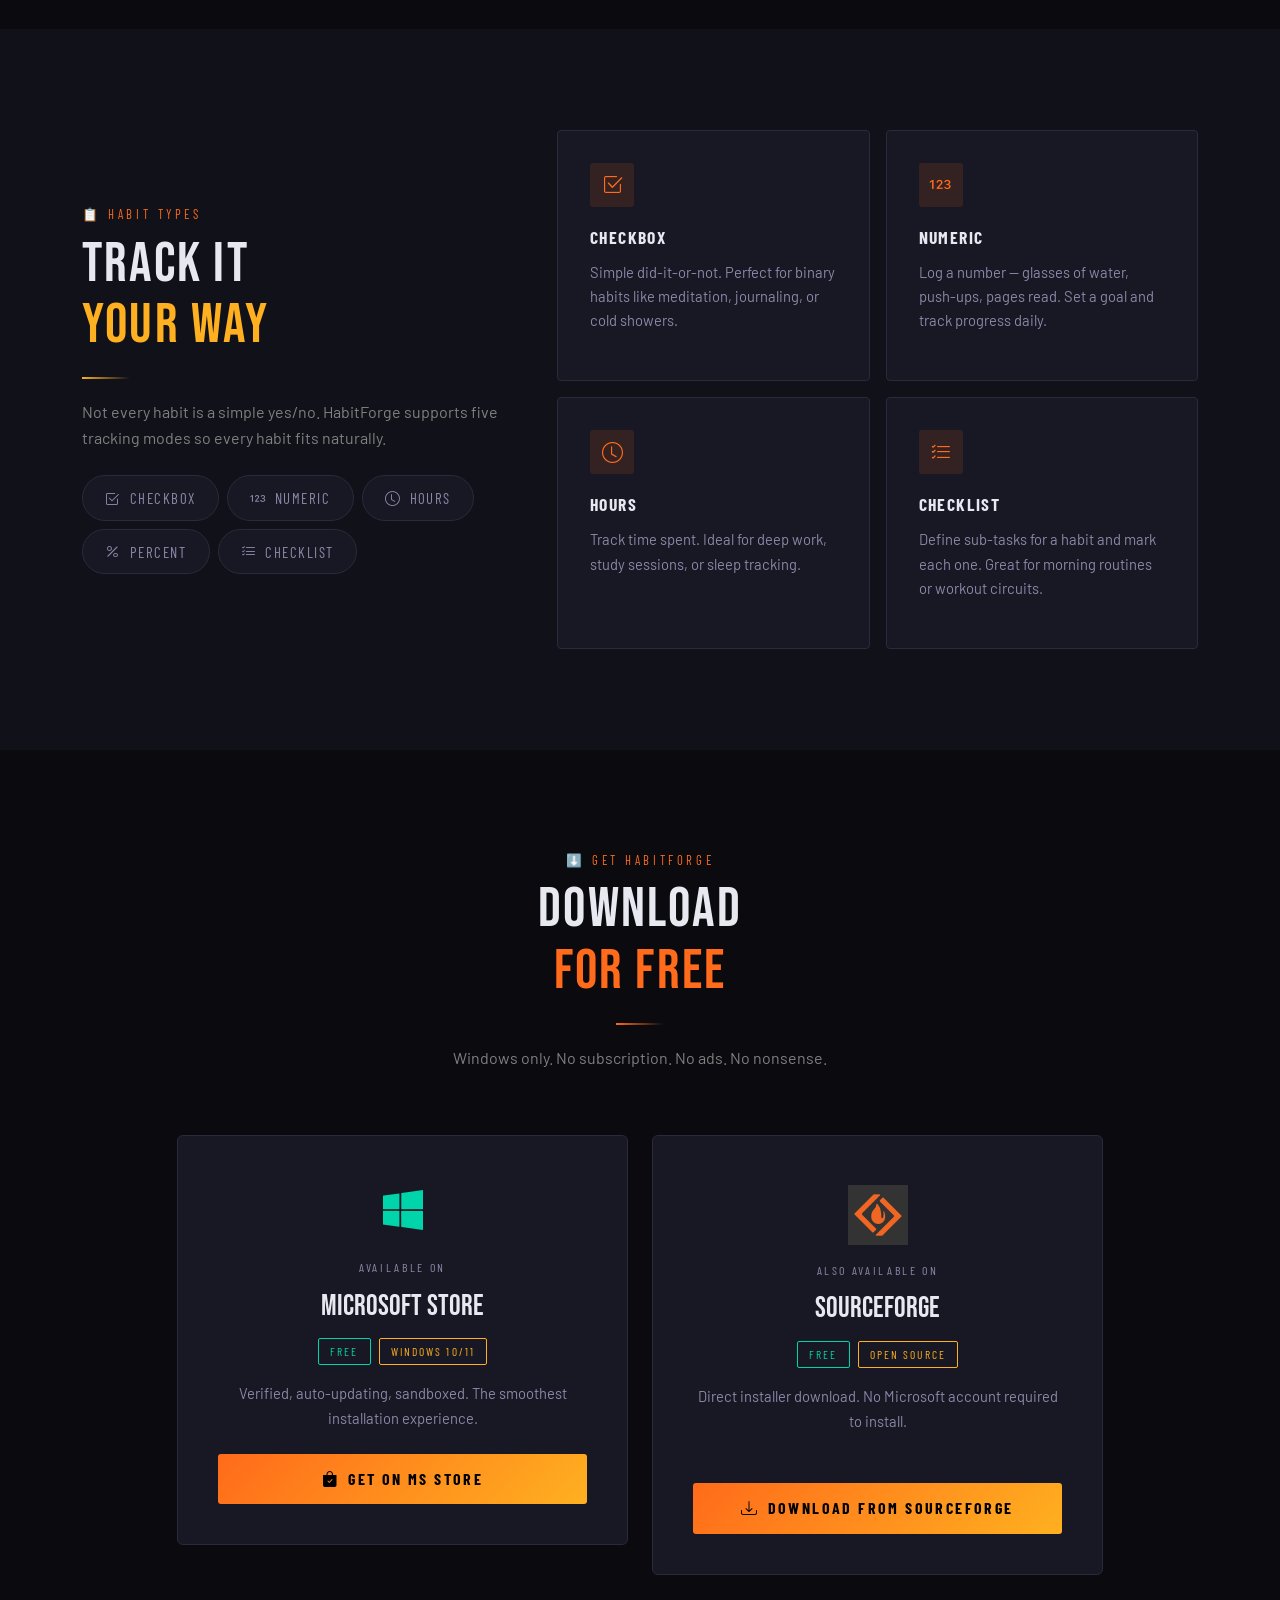
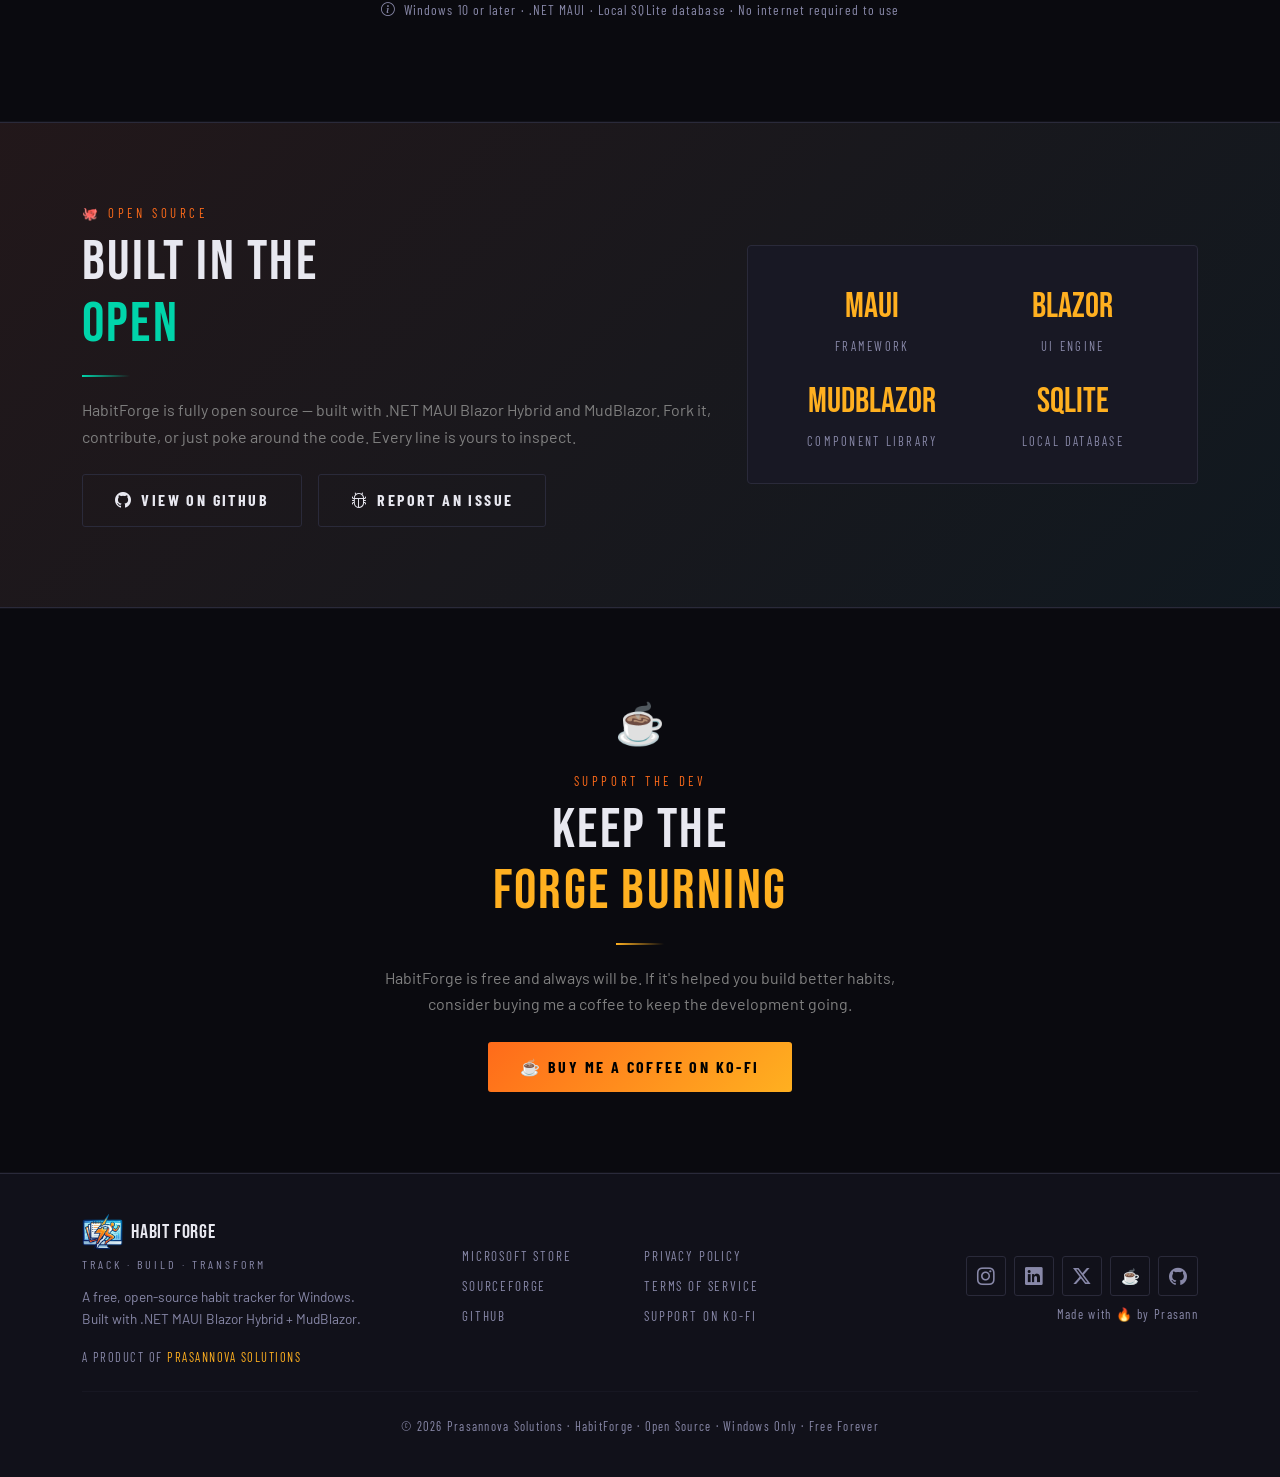
==== commit da635712: "Update index.html" ====
--- a/index.html
+++ b/index.html
@@ -11,7 +11,7 @@
   <link href="https://cdn.jsdelivr.net/npm/bootstrap-icons@1.11.3/font/bootstrap-icons.min.css" rel="stylesheet" />
   <!-- Google Fonts -->
   <link href="https://fonts.googleapis.com/css2?family=Bebas+Neue&family=Barlow:wght@300;400;500;600;700&family=Barlow+Condensed:wght@400;600;700&display=swap" rel="stylesheet" />
-<link href="/staticFiles/styles.css" rel="stylesheet" />
+<link href="staticFiles/styles.css" rel="stylesheet" />
 
 </head>
 <body>
@@ -634,8 +634,8 @@
               <a href="https://github.com/PrasannTheDeveloper/Habit-Forge" target="_blank" class="footer-link d-block mb-2">GitHub</a>
             </div>
             <div class="col-6">
-              <a href="/PrivacyPolicy.html" class="footer-link d-block mb-2">Privacy Policy</a>
-              <a href="/TermsOfService.html" class="footer-link d-block mb-2">Terms of Service</a>
+              <a href="PrivacyPolicy.html" class="footer-link d-block mb-2">Privacy Policy</a>
+              <a href="TermsOfService.html" class="footer-link d-block mb-2">Terms of Service</a>
               <a href="https://ko-fi.com/prasannova_solutions" target="_blank" class="footer-link d-block mb-2">Support on Ko-fi</a>
             </div>
           </div>
@@ -677,4 +677,4 @@
 
   <script src="https://cdn.jsdelivr.net/npm/bootstrap@5.3.3/dist/js/bootstrap.bundle.min.js"></script>
 </body>
-</html>+</html>
--- a/staticFiles/styles.css
+++ b/staticFiles/styles.css
@@ -132,7 +132,7 @@
     }
 
     .hero-title {
-      font-size: clamp(3.5rem, 9vw, 8rem);
+      font-size: clamp(2rem, 7vw, 6rem);
       color: var(--forge-text);
       line-height: 1;
     }
@@ -391,4 +391,4 @@
   justify-content: center;
   align-items: center;
   margin-bottom: 12px;
-}+}
